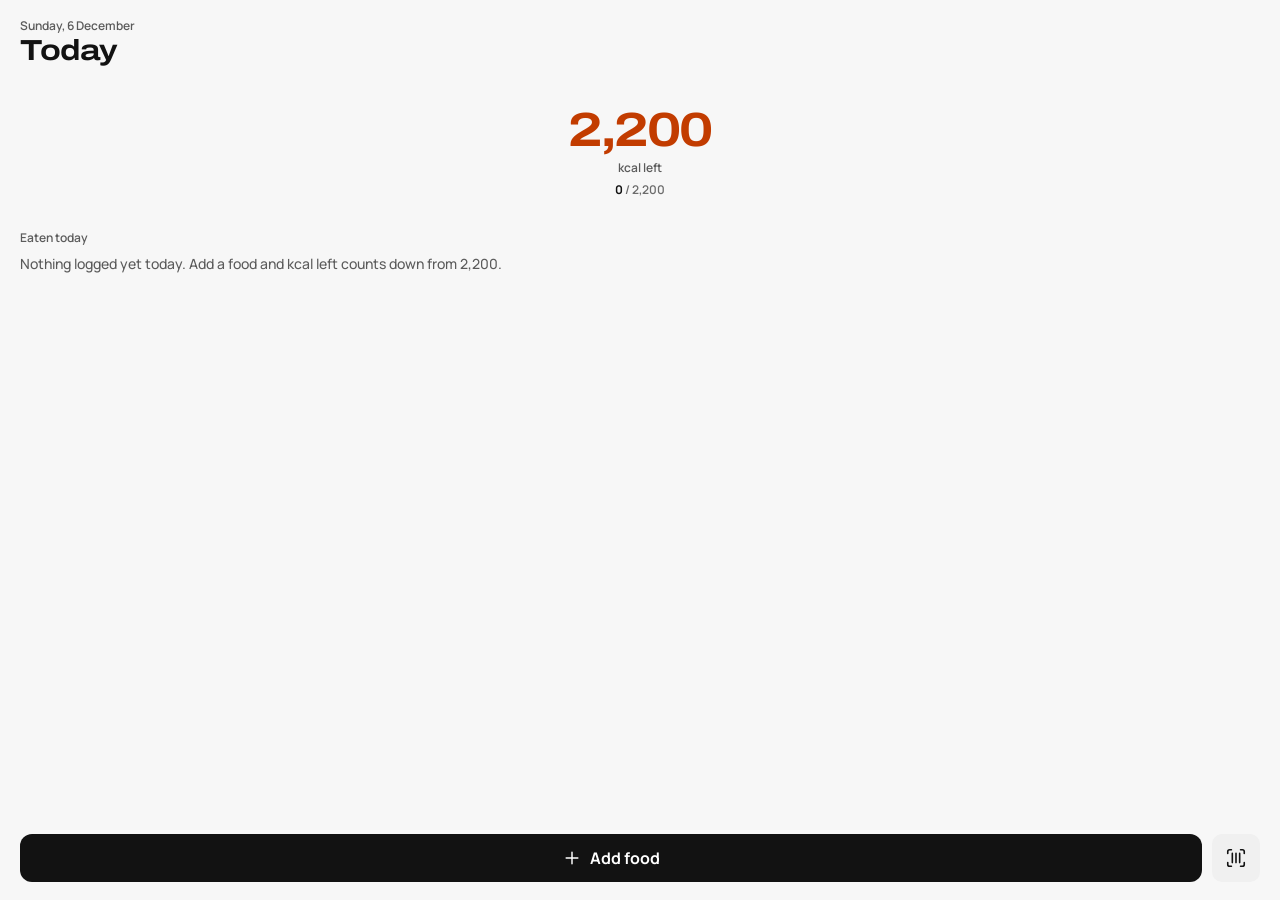
==== index.html @ afdb285e "Task-00: PWA shell, core data API, log a food, kcal left, scan probe, gate - index.html shell; app/c" ====
<!doctype html>
<html lang="en" data-theme="dark">
<head>
<meta charset="utf-8">
<meta name="viewport" content="width=device-width, initial-scale=1, viewport-fit=cover">
<meta name="text-scale" content="scale">
<meta name="theme-color" content="#0E0E0E" media="(prefers-color-scheme: dark)">
<meta name="theme-color" content="#F7F7F7" media="(prefers-color-scheme: light)">
<title>Pantry</title>
<link rel="manifest" href="manifest.json">
<link rel="icon" type="image/png" href="icons/icon-192.png">
<link rel="stylesheet" href="tokens.css">
<link rel="stylesheet" href="fonts/archivo.css">
<link rel="stylesheet" href="app/base.css">
<script src="app/registry.js"></script>
<script src="app/core.js"></script>
</head>
<body>
<main id="app"></main>
<noscript><p class="note">Pantry needs JavaScript.</p></noscript>
</body>
</html>
---- tokens.css ----
/* Tarik Base tokens, v6 (2026-10-05). Generated from DESIGN.md; edit DESIGN.md first, then this.
   Dark is the default; set data-theme="light" on <html> for light mode.
   v6: pure neutrals, cards with a 1px --hairline, one inverted anchor box per screen (--anchor,
   --r-anchor, --shadow-anchor), the primary button neutral (--action / --on-action), signal orange
   (--primary) only for the answer, the key bar, the active tab and the selection ring.
   Type: --font-display (Archivo, use with font-stretch: var(--display-stretch)) for titles and the big
   number; --font-sans for every word; --font-figure for chart values and dates (tabular numerals);
   --font-mono for code and IDs only.
   Charts: every series --chart-neutral, only the key value --chart-1; chart-2..5 only when several
   series must be told apart.
   Projects copy this file as-is and put overrides (accent) in a separate file loaded after it. */

:root, [data-theme="dark"] {
  --canvas: #0E0E0E;
  --surface-1: #191919;
  --surface-2: #232323;
  --surface-3: #2E2E2E;
  --hairline: #2E2E2E;
  --hairline-strong: #6B6B6B;
  --ink: #EEEEEE;
  --ink-muted: #ABABAB;
  --ink-subtle: #8C8C8C;
  --action: #EEEEEE;
  --on-action: #0E0E0E;
  --action-hover: #FFFFFF;
  --action-pressed: #D4D4D4;
  --anchor: #EEEEEE;
  --on-anchor: #121212;
  --on-anchor-muted: #5B5B5B;
  --on-anchor-accent: #C23C00;
  --primary: #FF5A00;
  --on-primary: #0E0E0E;
  --primary-hover: #FF7326;
  --primary-pressed: #E04F00;
  --primary-text: #FF6A1A;
  --primary-display: #FF6A1A;
  --secondary: #ABABAB;
  --success: #3DD68C;
  --warning: #F5B83D;
  --danger: #F2555A;
  --scrim: #000000B3;
  --chart-neutral: #4D4D4D;
  --chart-1: #FF5A00;
  --chart-2: #7C8AE1;
  --chart-3: #00AA95;
  --chart-4: #C38300;
  --chart-5: #9A7DE3;
  --card-border: 1px solid var(--hairline);
  --shadow-card: none;
  --shadow-anchor: 7px 9px 0 #3D3D3D;
  --shadow-3: none;
  color-scheme: dark;
}

[data-theme="light"] {
  --canvas: #F7F7F7;
  --surface-1: #FFFFFF;
  --surface-2: #F0F0F0;
  --surface-3: #E8E8E8;
  --hairline: #E3E3E3;
  --hairline-strong: #949494;
  --ink: #121212;
  --ink-muted: #5B5B5B;
  --ink-subtle: #6C6C6C;
  --action: #121212;
  --on-action: #FFFFFF;
  --action-hover: #2A2A2A;
  --action-pressed: #000000;
  --anchor: #121212;
  --on-anchor: #EEEEEE;
  --on-anchor-muted: #ABABAB;
  --on-anchor-accent: #FF6A1A;
  --primary: #D34303;
  --on-primary: #FFFFFF;
  --primary-hover: #BC3B02;
  --primary-pressed: #A33301;
  --primary-text: #C23C00;
  --primary-display: #C23C00;
  --secondary: #5B5B5B;
  --success: #15803D;
  --warning: #B45309;
  --danger: #CC272C;
  --scrim: #12121266;
  --chart-neutral: #BEBEBE;
  --chart-1: #D34303;
  --chart-2: #4C63D9;
  --chart-3: #0F8F7F;
  --chart-4: #B45309;
  --chart-5: #7C5CD6;
  --shadow-anchor: 7px 9px 0 #12121259;
  --shadow-3: 0 8px 24px #1212121F;
  color-scheme: light;
}

:root {
  --font-display: "Archivo", "Helvetica Neue", Arial, sans-serif;
  --display-stretch: 118%;
  --display-weight: 700;
  --font-sans: "Manrope", system-ui, sans-serif;
  --font-figure: "Manrope", system-ui, sans-serif; /* with font-variant-numeric: tabular-nums */
  --font-mono: "JetBrains Mono", ui-monospace, monospace;
  --r-sm: 6px;
  --r-chip: 8px;
  --r-md: 10px;
  --r-card: 12px;
  --r-button: 12px;
  --r-anchor: 14px;
  --r-lg: 16px;
  --r-xl: 24px;
  --r-pill: 9999px;
  --space-xxs: 4px;
  --space-xs: 8px;
  --space-sm: 12px;
  --space-md: 16px;
  --space-lg: 24px;
  --space-xl: 32px;
  --space-xxl: 48px;
  /* motion (DESIGN.md → Motion): durations, easings, distances */
  --dur-fast: 120ms;
  --dur-base: 200ms;
  --dur-slow: 320ms;
  --dur-chart: 600ms;
  --stagger: 40ms;
  --ease-enter: cubic-bezier(0.22, 1, 0.36, 1);
  --ease-exit: cubic-bezier(0.4, 0, 1, 1);
  --ease-standard: cubic-bezier(0.2, 0, 0, 1);
  --rise: 8px;
  --rise-anchor: 12px;
  --press-anchor: 4px;
  /* shorthands for transitions */
  --fast: var(--dur-fast) var(--ease-enter);
  --base: var(--dur-base) var(--ease-enter);
  --slow: var(--dur-slow) var(--ease-enter);
}

@media (prefers-reduced-motion: reduce) {
  /* movement becomes a fade of the same length: distances go to zero, durations stay */
  :root { --rise: 0px; --rise-anchor: 0px; --press-anchor: 0px; }
}

/* Expression layer (slides, video frames, 16:9 boards; never app screens). data-layer="video" on <html>
   lifts the dark neutrals one step so grain and vignette read; data-grain lays one fine grain over the
   whole frame (a mid-grey tile in overlay mode: every surface gets its share, the grain stays on the
   glass when content moves). The url() is relative to this file: copy ../assets/grain/ with it and fix
   the path. One noise pixel per device pixel; the grain never moves. Approved look: the v3 results video
   (2026-10-09), reference composition ./video/sonuclar.html. */
[data-layer="video"] {
  --canvas: #151515;
  --surface-1: #1F1F1F;
  --surface-2: #2A2A2A;
  --surface-3: #343434;
  --hairline: #303030;
  --hairline-strong: #6E6E6E;
  --ink-subtle: #8F8F8F;
  --chart-neutral: #575757;
  /* display face of the expression layer: Schibsted Grotesk 900 (../assets/fonts/schibsted.css), 2026-10-20 */
  --font-display: "Schibsted Grotesk", "Archivo", "Helvetica Neue", Arial, sans-serif;
  --display-stretch: 100%;
  --display-weight: 900;
  /* depth of the big number: a hard copy offset down-left, no blur (DESIGN.md -> Type and depth) */
  --depth-x: -0.035em;
  --depth-y: 0.03em;
  --depth-orange: #6A2100;  /* R2, default */
  --depth-grey: #575757;    /* R3, when other orange is on the frame */
  --depth-white: #EEEEEE;   /* R1, the lone hero number */
}
[data-layer="video"] .depth { --depth-c: var(--depth-orange); text-shadow: var(--depth-x) var(--depth-y) 0 var(--depth-c); }
[data-layer="video"] .depth.extrude { text-shadow: -0.004em 0.004em 0 var(--depth-c), -0.008em 0.008em 0 var(--depth-c), -0.012em 0.012em 0 var(--depth-c),
  -0.016em 0.016em 0 var(--depth-c), -0.02em 0.02em 0 var(--depth-c), -0.024em 0.024em 0 var(--depth-c), -0.028em 0.028em 0 var(--depth-c),
  -0.032em 0.032em 0 var(--depth-c), -0.036em 0.036em 0 var(--depth-c); }
[data-layer="video"] .depth.grey { --depth-c: var(--depth-grey); }
[data-layer="video"] .depth.white { --depth-c: var(--depth-white); }
[data-grain] { --grain-size: 256px; }
@media (min-resolution: 1.5dppx) { [data-grain] { --grain-size: 170.67px; } }
@media (min-resolution: 2dppx) { [data-grain] { --grain-size: 128px; } }
@media (min-resolution: 3dppx) { [data-grain] { --grain-size: 85.33px; } }
[data-grain]::after {
  content: ""; position: fixed; inset: 0; z-index: 2147483647; pointer-events: none;
  background: url(../assets/grain/ortu.png) 0 0 / var(--grain-size) repeat;
  image-rendering: pixelated; mix-blend-mode: overlay; opacity: 0.55;
}
---- fonts/archivo.css ----
/* Archivo (OFL), variable width 62-125 % and weight 100-900. Tarik Base v6 headlines use
   font-stretch: 118% (semi-expanded). Latin + Latin Extended (Turkish) subsets from Google Fonts. */
@font-face {
  font-family: 'Archivo';
  font-style: normal;
  font-weight: 100 900;
  font-stretch: 62% 125%;
  font-display: swap;
  src: url(Archivo-latin-ext.woff2) format('woff2');
  unicode-range: U+0100-02BA, U+02BD-02C5, U+02C7-02CC, U+02CE-02D7, U+02DD-02FF, U+0304, U+0308, U+0329, U+1D00-1DBF, U+1E00-1E9F, U+1EF2-1EFF, U+2020, U+20A0-20AB, U+20AD-20C0, U+2113, U+2C60-2C7F, U+A720-A7FF;
}
@font-face {
  font-family: 'Archivo';
  font-style: normal;
  font-weight: 100 900;
  font-stretch: 62% 125%;
  font-display: swap;
  src: url(Archivo-latin.woff2) format('woff2');
  unicode-range: U+0000-00FF, U+0131, U+0152-0153, U+02BB-02BC, U+02C6, U+02DA, U+02DC, U+0304, U+0308, U+0329, U+2000-206F, U+20AC, U+2122, U+2191, U+2193, U+2212, U+2215, U+FEFF, U+FFFD;
}
---- app/base.css ----
/* Pantry shell styles: Tarik Base v6 components shared by every screen (tokens from tokens.css, by name).
   Every font size is in rem, so the phone's text size scales all text; spacing stays in px.
   A feature's own styles live in its script (Pantry.css). */
@font-face { font-family: Manrope; src: url(../fonts/Manrope.woff2) format('woff2'); font-weight: 200 800; }

*, *::before, *::after { box-sizing: border-box; }
html { font-size: 100%; background: var(--canvas); }
body {
  margin: 0; min-height: 100vh; min-height: 100dvh; background: var(--canvas); color: var(--ink);
  font: 500 1rem/1.5 var(--font-sans); font-variant-numeric: tabular-nums; -webkit-tap-highlight-color: transparent;
}
button, input { font: inherit; color: inherit; margin: 0; }
button { cursor: pointer; }
[hidden] { display: none !important; }
:focus-visible { outline: 2px solid var(--primary); outline-offset: 2px; }

.screen { min-height: 100vh; min-height: 100dvh; display: flex; flex-direction: column; }

/* top bar: eyebrow over the Archivo title */
.top { padding: 18px 20px 0; display: flex; align-items: center; gap: 8px; }
.top.back { padding-left: 8px; align-items: flex-start; }
/* the back button lines up with the title's first line, whatever the text size and however many lines it wraps to */
.top.back > .ibtn { margin-top: calc(0.75rem * 1.3 + 2px + 1.8125rem * 0.53 - 22px); }
.top > div { min-width: 0; }
.eyebrow { margin: 0; font: 600 0.75rem/1.3 var(--font-sans); color: var(--ink-muted); }
.title {
  margin: 2px 0 0; font: var(--display-weight) 1.8125rem/1.06 var(--font-display); font-stretch: var(--display-stretch);
  letter-spacing: -0.017em; overflow-wrap: anywhere;
}
.disp { font-family: var(--font-display); font-weight: var(--display-weight); font-stretch: var(--display-stretch); }

svg.i { width: 22px; height: 22px; fill: none; stroke: currentColor; stroke-width: 1.75; stroke-linecap: round; stroke-linejoin: round; flex: none; }
.ibtn {
  width: 44px; height: 44px; display: grid; place-items: center; flex: none; padding: 0;
  color: var(--ink); background: none; border: 0; border-radius: var(--r-md);
}
.ibtn.box { width: 48px; height: 48px; background: var(--surface-2); }

/* buttons: one neutral primary per screen */
.btn {
  min-height: 48px; width: 100%; padding: 10px 16px; border: 0; border-radius: var(--r-button);
  display: flex; align-items: center; justify-content: center; gap: 8px; text-align: center;
  font: 700 1rem/1.25 var(--font-sans); background: var(--action); color: var(--on-action);
  transition: transform var(--fast), background-color var(--fast);
}
.btn svg.i { width: 20px; height: 20px; }
.btn:active { background: var(--action-pressed); transform: scale(0.98); }
.btn.sec { background: var(--surface-2); color: var(--ink); }
.bottom {
  position: sticky; bottom: 0; margin-top: auto; padding: 12px 20px calc(18px + env(safe-area-inset-bottom));
  display: flex; gap: 10px; align-items: center; background: var(--canvas);
}

/* list rows: name over a muted line, value at the end; a long name ends with an ellipsis */
.sec { margin: 24px 20px 0; }
.rows { list-style: none; margin: 4px 0 0; padding: 0; }
.rows > li + li { border-top: 1px solid var(--hairline); }
.fr {
  display: flex; align-items: center; gap: 12px; width: 100%; min-height: 56px; padding: 6px 0;
  background: none; border: 0; color: var(--ink); text-align: left;
}
.fr .t { flex: 1; min-width: 0; }
.fr .name, .fr .sub { display: block; white-space: nowrap; overflow: hidden; text-overflow: ellipsis; }
.fr .name { font: 600 0.9375rem/1.3 var(--font-sans); }
.fr .sub { font: 500 0.8125rem/1.35 var(--font-figure); color: var(--ink-muted); }
.fr .k { flex: none; font: 700 0.875rem/1.3 var(--font-figure); }

.note { margin: 8px 0 0; font: 500 0.875rem/1.5 var(--font-sans); color: var(--ink-muted); }
.banner {
  display: flex; gap: 12px; align-items: flex-start; margin: 12px 20px 0; padding: 12px 14px;
  background: var(--surface-2); border-radius: var(--r-card); font: 500 0.875rem/1.45 var(--font-sans);
}
.banner svg.i { width: 20px; height: 20px; margin-top: 1px; color: var(--danger); }
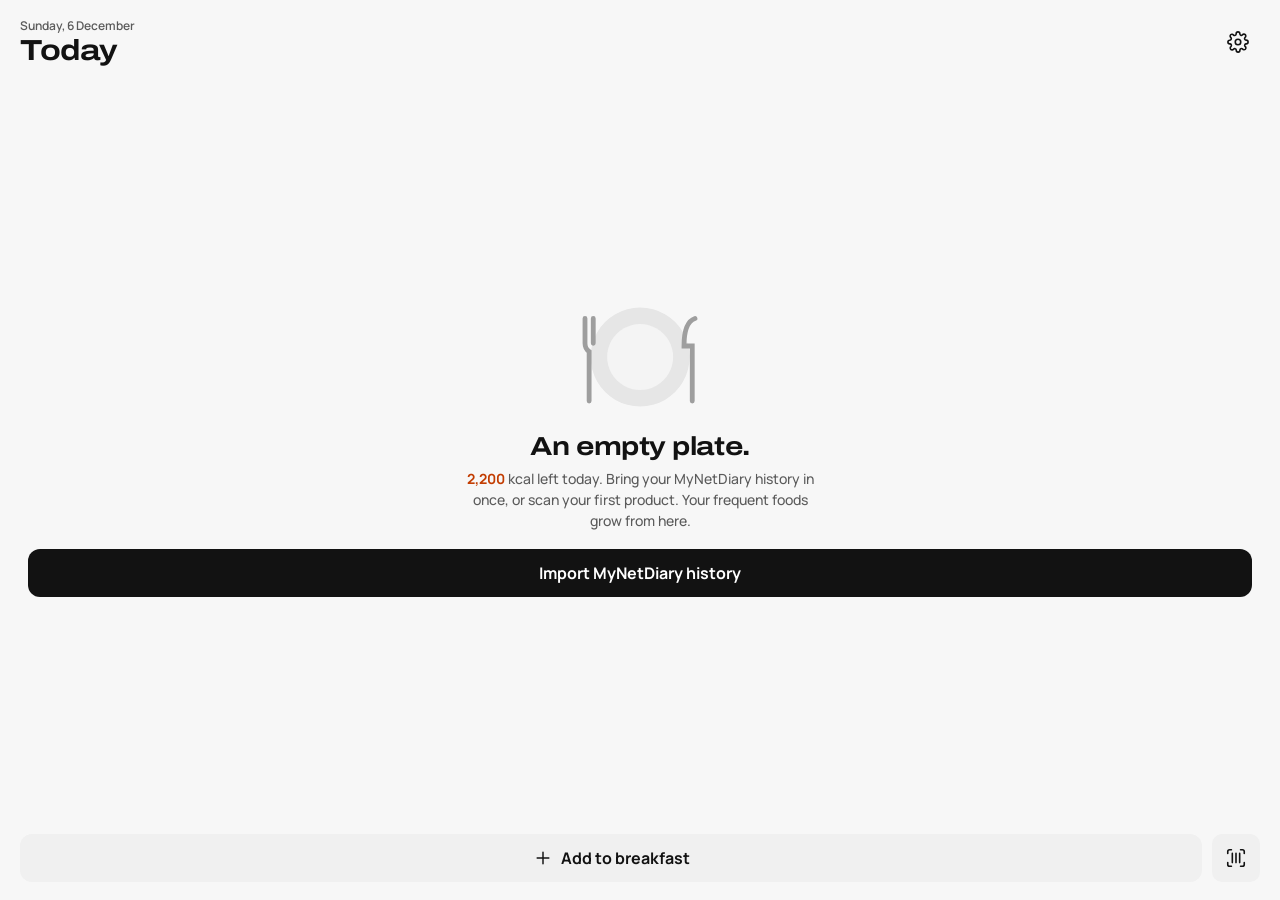
==== commit 80d74af1: "Task-07: screens that move, a router that forgives, Edit and Settings that answer - Screen motion (a" ====
--- a/index.html
+++ b/index.html
@@ -2,7 +2,7 @@
 <html lang="en" data-theme="dark">
 <head>
 <meta charset="utf-8">
-<meta name="viewport" content="width=device-width, initial-scale=1, viewport-fit=cover">
+<meta name="viewport" content="width=device-width, initial-scale=1, viewport-fit=cover, interactive-widget=resizes-content">
 <meta name="text-scale" content="scale">
 <meta name="theme-color" content="#0E0E0E" media="(prefers-color-scheme: dark)">
 <meta name="theme-color" content="#F7F7F7" media="(prefers-color-scheme: light)">
--- a/app/base.css
+++ b/app/base.css
@@ -4,7 +4,7 @@
 @font-face { font-family: Manrope; src: url(../fonts/Manrope.woff2) format('woff2'); font-weight: 200 800; }
 
 *, *::before, *::after { box-sizing: border-box; }
-html { font-size: 100%; background: var(--canvas); }
+html { font-size: 100%; background: var(--canvas); -webkit-text-size-adjust: none; text-size-adjust: none; }
 body {
   margin: 0; min-height: 100vh; min-height: 100dvh; background: var(--canvas); color: var(--ink);
   font: 500 1rem/1.5 var(--font-sans); font-variant-numeric: tabular-nums; -webkit-tap-highlight-color: transparent;
@@ -15,6 +15,11 @@
 :focus-visible { outline: 2px solid var(--primary); outline-offset: 2px; }
 
 .screen { min-height: 100vh; min-height: 100dvh; display: flex; flex-direction: column; }
+/* screen motion (app/core.js): copies of the screen left and the screen shown move over the real one, which is
+   already in place under them; the stage takes no taps and sits under the toast */
+#stage { position: fixed; inset: 0; z-index: 15; overflow: hidden; contain: strict; pointer-events: none; background: var(--canvas); }
+.stage-layer { position: absolute; inset: 0; }
+.stage-top { background: var(--canvas); }
 
 /* top bar: eyebrow over the Archivo title */
 .top { padding: 18px 20px 0; display: flex; align-items: center; gap: 8px; }
@@ -52,7 +57,7 @@
 }
 
 /* list rows: name over a muted line, value at the end; a long name ends with an ellipsis */
-.sec { margin: 24px 20px 0; }
+.sec:not(.btn) { margin: 24px 20px 0; }
 .rows { list-style: none; margin: 4px 0 0; padding: 0; }
 .rows > li + li { border-top: 1px solid var(--hairline); }
 .fr {
@@ -71,3 +76,16 @@
   background: var(--surface-2); border-radius: var(--r-card); font: 500 0.875rem/1.45 var(--font-sans);
 }
 .banner svg.i { width: 20px; height: 20px; margin-top: 1px; color: var(--danger); }
+
+/* toast: one line above the bottom bar, outside the screen so it survives navigation (Pantry.toast) */
+#toast { position: fixed; left: 20px; right: 20px; bottom: calc(84px + env(safe-area-inset-bottom)); z-index: 20; pointer-events: none; }
+.toast {
+  display: flex; align-items: center; gap: 12px; padding: 10px 16px; pointer-events: auto;
+  background: var(--surface-3); border: 1px solid var(--hairline-strong); border-radius: var(--r-md);
+  box-shadow: var(--shadow-3); font: 500 0.875rem/1.4 var(--font-sans);
+}
+.toast { touch-action: none; transition: transform var(--dur-fast) var(--ease-standard), opacity var(--dur-fast) var(--ease-standard); }
+.toast-art { flex: none; display: grid; place-items: center; width: 32px; height: 32px; }
+.toast-art svg { width: 32px; height: 32px; }
+.toast > span:not(.toast-art) { flex: 1; min-width: 0; }
+.toast-act { flex: none; min-height: 44px; padding: 0 4px; background: none; border: 0; font-weight: 700; }
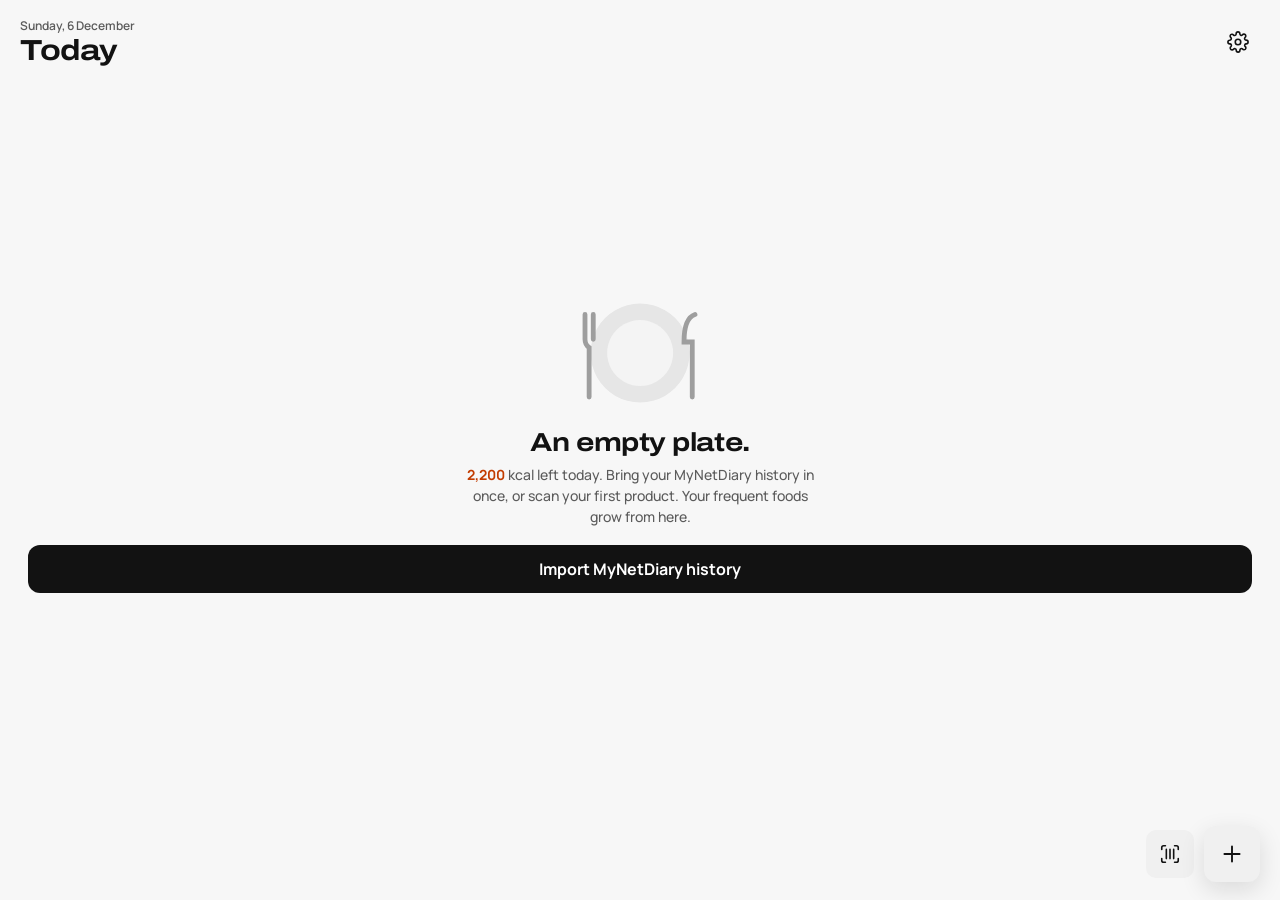
==== commit 610c913f: "Task-13: theme picked in Settings (Dynamic, Light, Dark, System) Dynamic follows Darwin's sunrise an" ====
--- a/index.html
+++ b/index.html
@@ -6,6 +6,7 @@
 <meta name="text-scale" content="scale">
 <meta name="theme-color" content="#0E0E0E" media="(prefers-color-scheme: dark)">
 <meta name="theme-color" content="#F7F7F7" media="(prefers-color-scheme: light)">
+<meta name="color-scheme" content="dark light">
 <title>Pantry</title>
 <link rel="manifest" href="manifest.json">
 <link rel="icon" type="image/png" href="icons/icon-192.png">
--- a/app/base.css
+++ b/app/base.css
@@ -4,6 +4,8 @@
 @font-face { font-family: Manrope; src: url(../fonts/Manrope.woff2) format('woff2'); font-weight: 200 800; }
 
 *, *::before, *::after { box-sizing: border-box; }
+/* an installed app: a pull down at the top never reloads the page (the browser's pull-to-refresh) */
+html, body { overscroll-behavior-y: none; }
 html { font-size: 100%; background: var(--canvas); -webkit-text-size-adjust: none; text-size-adjust: none; }
 body {
   margin: 0; min-height: 100vh; min-height: 100dvh; background: var(--canvas); color: var(--ink);
